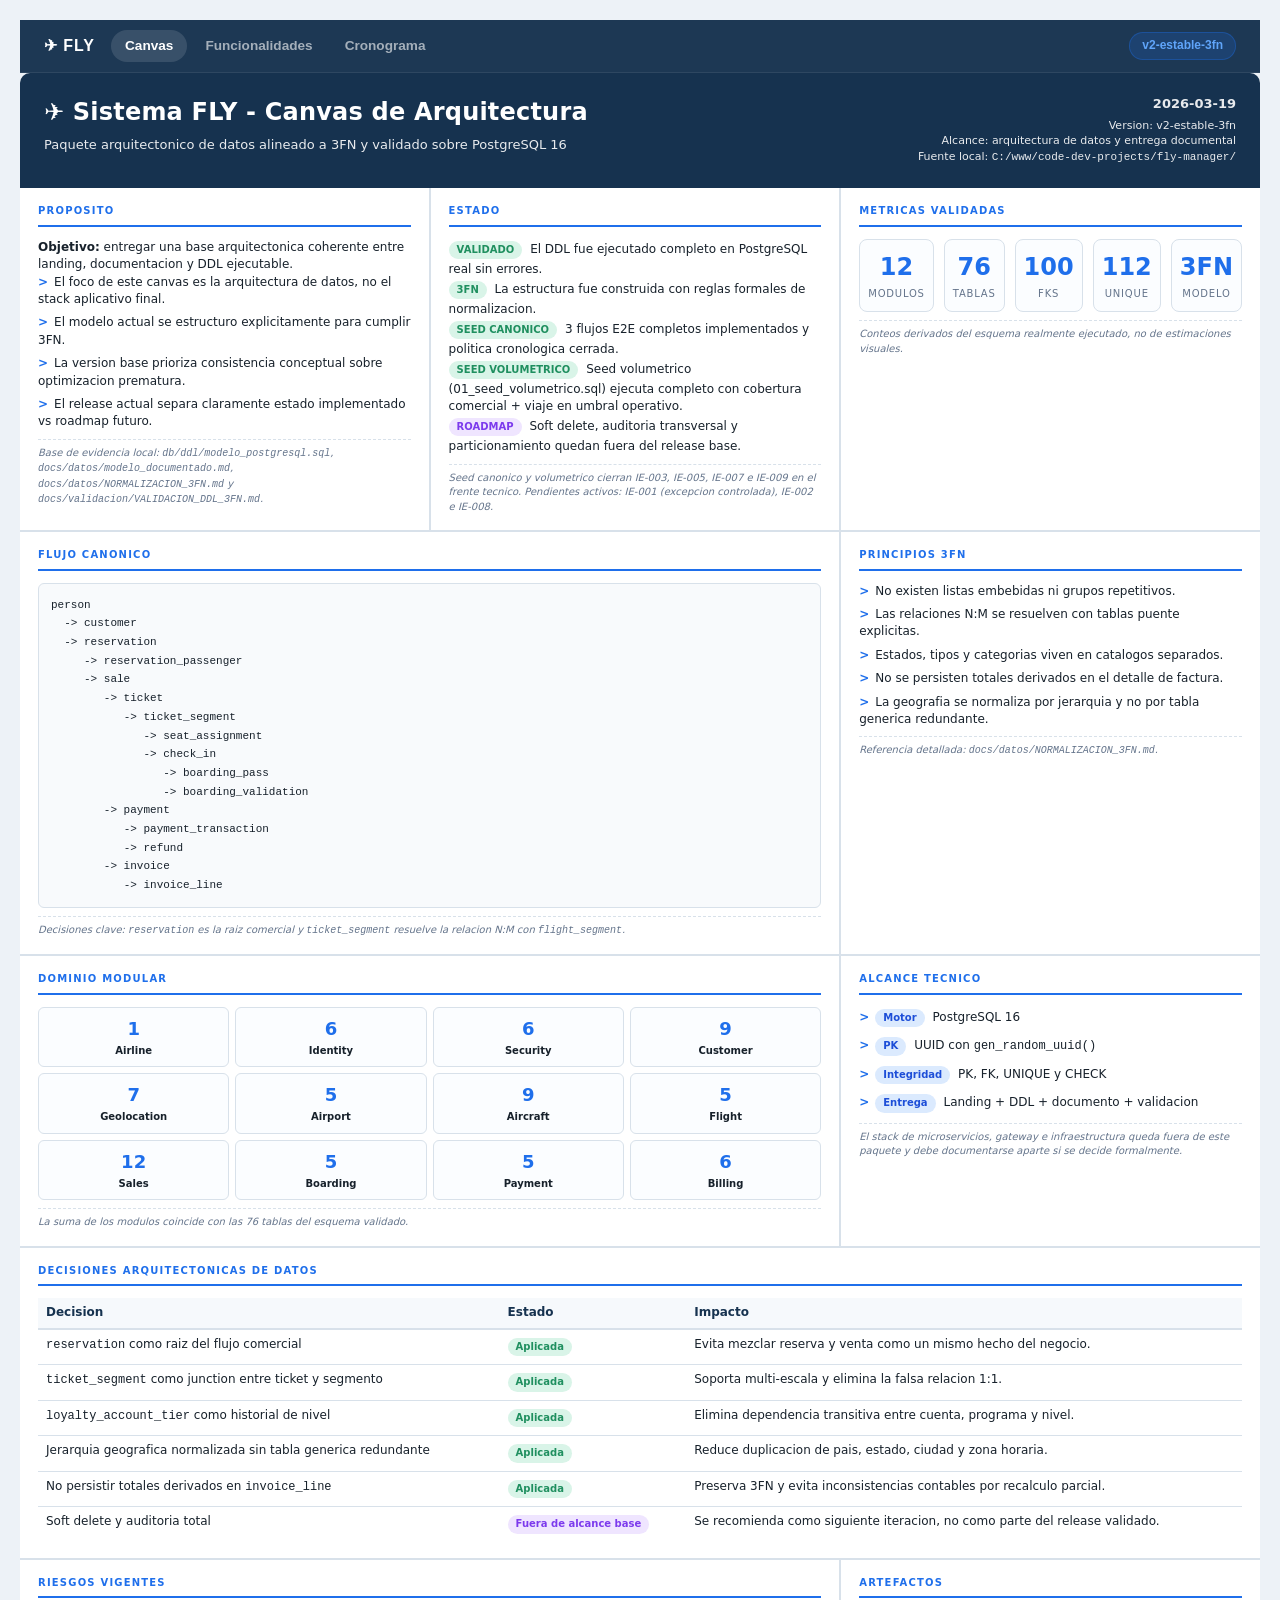
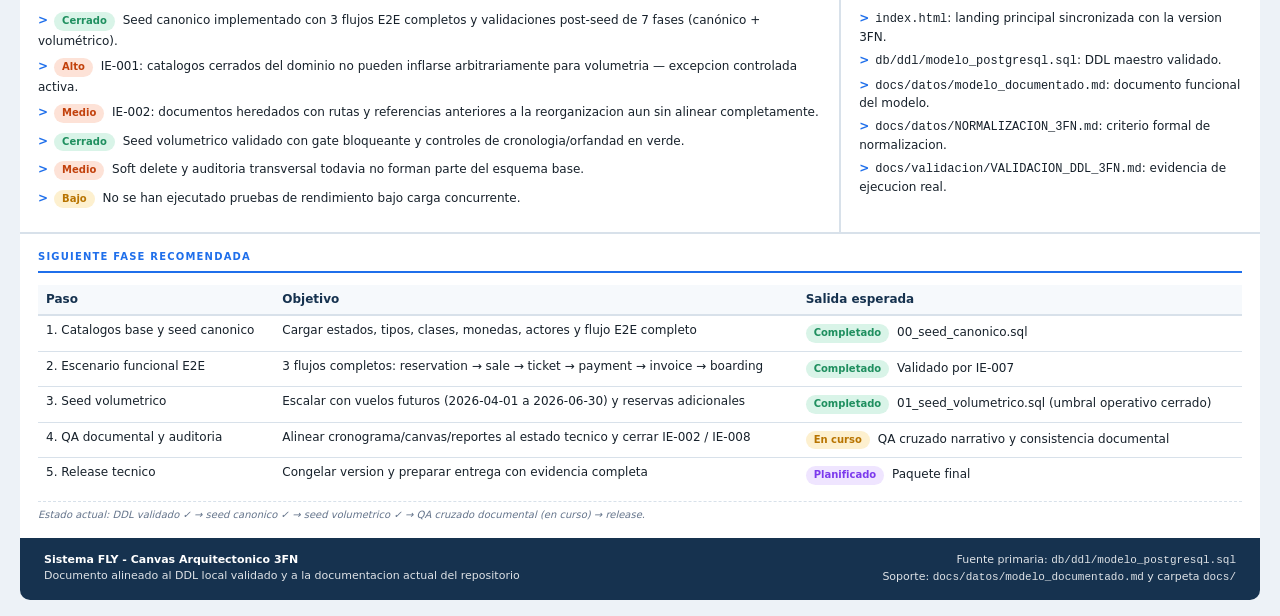
==== architecture/canvas/canvas_arquitectura.html @ 21ca33ca "files and folders" ====
<!DOCTYPE html>
<html lang="es">
<head>
  <meta charset="UTF-8">
  <meta name="viewport" content="width=device-width, initial-scale=1.0">
  <title>Canvas de Arquitectura - Sistema FLY 3FN</title>
  <style>
    *, *::before, *::after { box-sizing: border-box; margin: 0; padding: 0; }

    :root {
      --bg: #edf2f7;
      --panel: #ffffff;
      --primary: #16324f;
      --accent: #1f6feb;
      --muted: #64748b;
      --border: #d8e1ea;
      --ok: #1f8f5f;
      --warn: #b87400;
      --risk: #c2410c;
      --future: #7c3aed;
      --font: "Segoe UI", system-ui, sans-serif;
    }

    body {
      background: var(--bg);
      color: #17212b;
      font-family: var(--font);
      padding: 20px;
      line-height: 1.45;
    }

    header {
      background: var(--primary);
      color: white;
      padding: 22px 24px;
      border-radius: 10px 10px 0 0;
      display: flex;
      justify-content: space-between;
      align-items: flex-start;
      gap: 20px;
    }

    header h1 {
      font-size: 24px;
      font-weight: 800;
      letter-spacing: 0.2px;
    }

    header p {
      font-size: 13px;
      opacity: 0.9;
      margin-top: 6px;
    }

    .meta {
      text-align: right;
      font-size: 11px;
      opacity: 0.9;
      min-width: 220px;
    }

    .meta strong {
      display: block;
      font-size: 13px;
      margin-bottom: 4px;
    }

    main {
      display: grid;
      grid-template-columns: 1fr 1fr 1fr;
      gap: 2px;
      background: var(--border);
    }

    section {
      background: var(--panel);
      padding: 16px 18px;
    }

    .span-2 { grid-column: span 2; }
    .span-3 { grid-column: span 3; }

    h2 {
      font-size: 10px;
      text-transform: uppercase;
      letter-spacing: 1.2px;
      color: var(--accent);
      border-bottom: 2px solid var(--accent);
      padding-bottom: 6px;
      margin-bottom: 12px;
    }

    p, li, td, th {
      font-size: 12px;
    }

    ul {
      list-style: none;
    }

    ul li {
      margin-bottom: 6px;
    }

    ul li::before {
      content: ">";
      color: var(--accent);
      font-weight: 700;
      margin-right: 6px;
    }

    .tag {
      display: inline-block;
      padding: 2px 8px;
      border-radius: 999px;
      font-size: 10px;
      font-weight: 700;
      margin: 2px 4px 2px 0;
    }

    .tag-ok { background: #d9f4e8; color: var(--ok); }
    .tag-warn { background: #fdf0cf; color: var(--warn); }
    .tag-risk { background: #fde2d7; color: var(--risk); }
    .tag-future { background: #efe5ff; color: var(--future); }
    .tag-tech { background: #dbeafe; color: #1d4ed8; }

    .stats {
      display: grid;
      grid-template-columns: repeat(5, 1fr);
      gap: 10px;
      margin-top: 6px;
    }

    .stat {
      border: 1px solid var(--border);
      border-radius: 8px;
      padding: 10px 8px;
      text-align: center;
      background: #fbfdff;
    }

    .stat .num {
      font-size: 24px;
      font-weight: 800;
      color: var(--accent);
    }

    .stat .lbl {
      font-size: 10px;
      color: var(--muted);
      margin-top: 2px;
      text-transform: uppercase;
      letter-spacing: 0.08em;
    }

    .module-grid {
      display: grid;
      grid-template-columns: repeat(4, 1fr);
      gap: 6px;
    }

    .module-box {
      border: 1px solid var(--border);
      border-radius: 6px;
      padding: 8px;
      text-align: center;
      background: #fbfdff;
      font-size: 10px;
      font-weight: 700;
    }

    .module-box .count {
      display: block;
      font-size: 18px;
      color: var(--accent);
      margin-bottom: 2px;
    }

    table {
      width: 100%;
      border-collapse: collapse;
    }

    th {
      background: #f6f9fc;
      color: var(--primary);
      text-align: left;
      padding: 6px 8px;
      border-bottom: 2px solid var(--border);
    }

    td {
      padding: 6px 8px;
      border-bottom: 1px solid var(--border);
      vertical-align: top;
    }

    tr:last-child td {
      border-bottom: none;
    }

    .flow {
      font-family: "Courier New", monospace;
      font-size: 11px;
      background: #f8fafc;
      border: 1px solid var(--border);
      border-radius: 6px;
      padding: 12px;
      white-space: pre-wrap;
      line-height: 1.7;
    }

    .note {
      margin-top: 8px;
      padding-top: 6px;
      border-top: 1px dashed var(--border);
      color: var(--muted);
      font-size: 10px;
      font-style: italic;
    }

    footer {
      background: var(--primary);
      color: rgba(255,255,255,0.86);
      border-radius: 0 0 10px 10px;
      padding: 14px 24px;
      display: flex;
      justify-content: space-between;
      gap: 20px;
      font-size: 11px;
    }

    footer strong {
      color: white;
    }

    @media print {
      body { background: white; padding: 0; }
      header, footer { border-radius: 0; }
    }
  </style>
</head>
<body>

  <nav style="
    display:flex; align-items:center; gap:16px; padding:10px 24px;
    background:rgba(22,50,79,0.97); backdrop-filter:blur(12px);
    border-bottom:1px solid rgba(255,255,255,0.08);
    font-family:'Segoe UI',sans-serif; position:sticky; top:0; z-index:100;
  ">
    <a href="../../app/landing/index.html" style="font-weight:800;font-size:1rem;color:#fff;text-decoration:none;letter-spacing:.06em;">&#9992; FLY</a>
    <div style="display:flex;gap:4px;flex:1;">
      <a href="canvas_arquitectura.html" style="color:#fff;background:rgba(255,255,255,0.12);padding:6px 14px;border-radius:999px;font-size:.85rem;font-weight:600;text-decoration:none;">Canvas</a>
      <a href="../../reports/html/funcionalidades_sistema.html" style="color:rgba(255,255,255,.6);padding:6px 14px;border-radius:999px;font-size:.85rem;font-weight:600;text-decoration:none;">Funcionalidades</a>
      <a href="../../reports/cronograma/cronograma_realizacion.html" style="color:rgba(255,255,255,.6);padding:6px 14px;border-radius:999px;font-size:.85rem;font-weight:600;text-decoration:none;">Cronograma</a>
    </div>
    <span style="font-size:.75rem;font-weight:700;padding:4px 12px;border-radius:999px;background:rgba(31,111,235,.18);color:#60a5fa;border:1px solid rgba(31,111,235,.35);white-space:nowrap;">v2-estable-3fn</span>
  </nav>

  <header>
    <div>
      <h1>&#9992; Sistema FLY - Canvas de Arquitectura</h1>
      <p>Paquete arquitectonico de datos alineado a 3FN y validado sobre PostgreSQL 16</p>
    </div>
    <div class="meta">
      <strong>2026-03-19</strong>
      Version: v2-estable-3fn<br>
      Alcance: arquitectura de datos y entrega documental<br>
      Fuente local: <code>C:/www/code-dev-projects/fly-manager/</code>
    </div>
  </header>

  <main>

    <section>
      <h2>Proposito</h2>
      <p><strong>Objetivo:</strong> entregar una base arquitectonica coherente entre landing, documentacion y DDL ejecutable.</p>
      <ul>
        <li>El foco de este canvas es la arquitectura de datos, no el stack aplicativo final.</li>
        <li>El modelo actual se estructuro explicitamente para cumplir 3FN.</li>
        <li>La version base prioriza consistencia conceptual sobre optimizacion prematura.</li>
        <li>El release actual separa claramente estado implementado vs roadmap futuro.</li>
      </ul>
      <p class="note">Base de evidencia local: <code>db/ddl/modelo_postgresql.sql</code>, <code>docs/datos/modelo_documentado.md</code>, <code>docs/datos/NORMALIZACION_3FN.md</code> y <code>docs/validacion/VALIDACION_DDL_3FN.md</code>.</p>
    </section>

    <section>
      <h2>Estado</h2>
      <p><span class="tag tag-ok">VALIDADO</span> El DDL fue ejecutado completo en PostgreSQL real sin errores.</p>
      <p><span class="tag tag-ok">3FN</span> La estructura fue construida con reglas formales de normalizacion.</p>
      <p><span class="tag tag-ok">SEED CANONICO</span> 3 flujos E2E completos implementados y politica cronologica cerrada.</p>
      <p><span class="tag tag-ok">SEED VOLUMETRICO</span> Seed volumetrico (01_seed_volumetrico.sql) ejecuta completo con cobertura comercial + viaje en umbral operativo.</p>
      <p><span class="tag tag-future">ROADMAP</span> Soft delete, auditoria transversal y particionamiento quedan fuera del release base.</p>
      <p class="note">Seed canonico y volumetrico cierran IE-003, IE-005, IE-007 e IE-009 en el frente tecnico. Pendientes activos: IE-001 (excepcion controlada), IE-002 e IE-008.</p>
    </section>

    <section>
      <h2>Metricas Validadas</h2>
      <div class="stats">
        <div class="stat"><div class="num">12</div><div class="lbl">Modulos</div></div>
        <div class="stat"><div class="num">76</div><div class="lbl">Tablas</div></div>
        <div class="stat"><div class="num">100</div><div class="lbl">FKs</div></div>
        <div class="stat"><div class="num">112</div><div class="lbl">UNIQUE</div></div>
        <div class="stat"><div class="num">3FN</div><div class="lbl">Modelo</div></div>
      </div>
      <p class="note">Conteos derivados del esquema realmente ejecutado, no de estimaciones visuales.</p>
    </section>

    <section class="span-2">
      <h2>Flujo Canonico</h2>
      <div class="flow">person
  -> customer
  -> reservation
     -> reservation_passenger
     -> sale
        -> ticket
           -> ticket_segment
              -> seat_assignment
              -> check_in
                 -> boarding_pass
                 -> boarding_validation
        -> payment
           -> payment_transaction
           -> refund
        -> invoice
           -> invoice_line</div>
      <p class="note">Decisiones clave: <code>reservation</code> es la raiz comercial y <code>ticket_segment</code> resuelve la relacion N:M con <code>flight_segment</code>.</p>
    </section>

    <section>
      <h2>Principios 3FN</h2>
      <ul>
        <li>No existen listas embebidas ni grupos repetitivos.</li>
        <li>Las relaciones N:M se resuelven con tablas puente explicitas.</li>
        <li>Estados, tipos y categorias viven en catalogos separados.</li>
        <li>No se persisten totales derivados en el detalle de factura.</li>
        <li>La geografia se normaliza por jerarquia y no por tabla generica redundante.</li>
      </ul>
      <p class="note">Referencia detallada: <code>docs/datos/NORMALIZACION_3FN.md</code>.</p>
    </section>

    <section class="span-2">
      <h2>Dominio Modular</h2>
      <div class="module-grid">
        <div class="module-box"><span class="count">1</span>Airline</div>
        <div class="module-box"><span class="count">6</span>Identity</div>
        <div class="module-box"><span class="count">6</span>Security</div>
        <div class="module-box"><span class="count">9</span>Customer</div>
        <div class="module-box"><span class="count">7</span>Geolocation</div>
        <div class="module-box"><span class="count">5</span>Airport</div>
        <div class="module-box"><span class="count">9</span>Aircraft</div>
        <div class="module-box"><span class="count">5</span>Flight</div>
        <div class="module-box"><span class="count">12</span>Sales</div>
        <div class="module-box"><span class="count">5</span>Boarding</div>
        <div class="module-box"><span class="count">5</span>Payment</div>
        <div class="module-box"><span class="count">6</span>Billing</div>
      </div>
      <p class="note">La suma de los modulos coincide con las 76 tablas del esquema validado.</p>
    </section>

    <section>
      <h2>Alcance Tecnico</h2>
      <ul>
        <li><span class="tag tag-tech">Motor</span> PostgreSQL 16</li>
        <li><span class="tag tag-tech">PK</span> UUID con <code>gen_random_uuid()</code></li>
        <li><span class="tag tag-tech">Integridad</span> PK, FK, UNIQUE y CHECK</li>
        <li><span class="tag tag-tech">Entrega</span> Landing + DDL + documento + validacion</li>
      </ul>
      <p class="note">El stack de microservicios, gateway e infraestructura queda fuera de este paquete y debe documentarse aparte si se decide formalmente.</p>
    </section>

    <section class="span-3">
      <h2>Decisiones Arquitectonicas de Datos</h2>
      <table>
        <thead>
          <tr>
            <th>Decision</th>
            <th>Estado</th>
            <th>Impacto</th>
          </tr>
        </thead>
        <tbody>
          <tr>
            <td><code>reservation</code> como raiz del flujo comercial</td>
            <td><span class="tag tag-ok">Aplicada</span></td>
            <td>Evita mezclar reserva y venta como un mismo hecho del negocio.</td>
          </tr>
          <tr>
            <td><code>ticket_segment</code> como junction entre ticket y segmento</td>
            <td><span class="tag tag-ok">Aplicada</span></td>
            <td>Soporta multi-escala y elimina la falsa relacion 1:1.</td>
          </tr>
          <tr>
            <td><code>loyalty_account_tier</code> como historial de nivel</td>
            <td><span class="tag tag-ok">Aplicada</span></td>
            <td>Elimina dependencia transitiva entre cuenta, programa y nivel.</td>
          </tr>
          <tr>
            <td>Jerarquia geografica normalizada sin tabla generica redundante</td>
            <td><span class="tag tag-ok">Aplicada</span></td>
            <td>Reduce duplicacion de pais, estado, ciudad y zona horaria.</td>
          </tr>
          <tr>
            <td>No persistir totales derivados en <code>invoice_line</code></td>
            <td><span class="tag tag-ok">Aplicada</span></td>
            <td>Preserva 3FN y evita inconsistencias contables por recalculo parcial.</td>
          </tr>
          <tr>
            <td>Soft delete y auditoria total</td>
            <td><span class="tag tag-future">Fuera de alcance base</span></td>
            <td>Se recomienda como siguiente iteracion, no como parte del release validado.</td>
          </tr>
        </tbody>
      </table>
    </section>

    <section class="span-2">
      <h2>Riesgos Vigentes</h2>
      <ul>
        <li><span class="tag tag-ok">Cerrado</span> Seed canonico implementado con 3 flujos E2E completos y validaciones post-seed de 7 fases (canónico + volumétrico).</li>
        <li><span class="tag tag-risk">Alto</span> IE-001: catalogos cerrados del dominio no pueden inflarse arbitrariamente para volumetria — excepcion controlada activa.</li>
        <li><span class="tag tag-risk">Medio</span> IE-002: documentos heredados con rutas y referencias anteriores a la reorganizacion aun sin alinear completamente.</li>
        <li><span class="tag tag-ok">Cerrado</span> Seed volumetrico validado con gate bloqueante y controles de cronologia/orfandad en verde.</li>
        <li><span class="tag tag-risk">Medio</span> Soft delete y auditoria transversal todavia no forman parte del esquema base.</li>
        <li><span class="tag tag-warn">Bajo</span> No se han ejecutado pruebas de rendimiento bajo carga concurrente.</li>
      </ul>
    </section>

    <section>
      <h2>Artefactos</h2>
      <ul>
        <li><code>index.html</code>: landing principal sincronizada con la version 3FN.</li>
        <li><code>db/ddl/modelo_postgresql.sql</code>: DDL maestro validado.</li>
        <li><code>docs/datos/modelo_documentado.md</code>: documento funcional del modelo.</li>
        <li><code>docs/datos/NORMALIZACION_3FN.md</code>: criterio formal de normalizacion.</li>
        <li><code>docs/validacion/VALIDACION_DDL_3FN.md</code>: evidencia de ejecucion real.</li>
      </ul>
    </section>

    <section class="span-3">
      <h2>Siguiente Fase Recomendada</h2>
      <table>
        <thead>
          <tr>
            <th>Paso</th>
            <th>Objetivo</th>
            <th>Salida esperada</th>
          </tr>
        </thead>
        <tbody>
          <tr>
            <td>1. Catalogos base y seed canonico</td>
            <td>Cargar estados, tipos, clases, monedas, actores y flujo E2E completo</td>
            <td><span class="tag tag-ok">Completado</span> 00_seed_canonico.sql</td>
          </tr>
          <tr>
            <td>2. Escenario funcional E2E</td>
            <td>3 flujos completos: reservation → sale → ticket → payment → invoice → boarding</td>
            <td><span class="tag tag-ok">Completado</span> Validado por IE-007</td>
          </tr>
          <tr>
            <td>3. Seed volumetrico</td>
            <td>Escalar con vuelos futuros (2026-04-01 a 2026-06-30) y reservas adicionales</td>
            <td><span class="tag tag-ok">Completado</span> 01_seed_volumetrico.sql (umbral operativo cerrado)</td>
          </tr>
          <tr>
            <td>4. QA documental y auditoria</td>
            <td>Alinear cronograma/canvas/reportes al estado tecnico y cerrar IE-002 / IE-008</td>
            <td><span class="tag tag-warn">En curso</span> QA cruzado narrativo y consistencia documental</td>
          </tr>
          <tr>
            <td>5. Release tecnico</td>
            <td>Congelar version y preparar entrega con evidencia completa</td>
            <td><span class="tag tag-future">Planificado</span> Paquete final</td>
          </tr>
        </tbody>
      </table>
      <p class="note">Estado actual: DDL validado ✓ → seed canonico ✓ → seed volumetrico ✓ → QA cruzado documental (en curso) → release.</p>
    </section>

  </main>

  <footer>
    <div>
      <strong>Sistema FLY - Canvas Arquitectonico 3FN</strong><br>
      Documento alineado al DDL local validado y a la documentacion actual del repositorio
    </div>
    <div style="text-align:right">
      Fuente primaria: <code>db/ddl/modelo_postgresql.sql</code><br>
      Soporte: <code>docs/datos/modelo_documentado.md</code> y carpeta <code>docs/</code>
    </div>
  </footer>

</body>
</html>
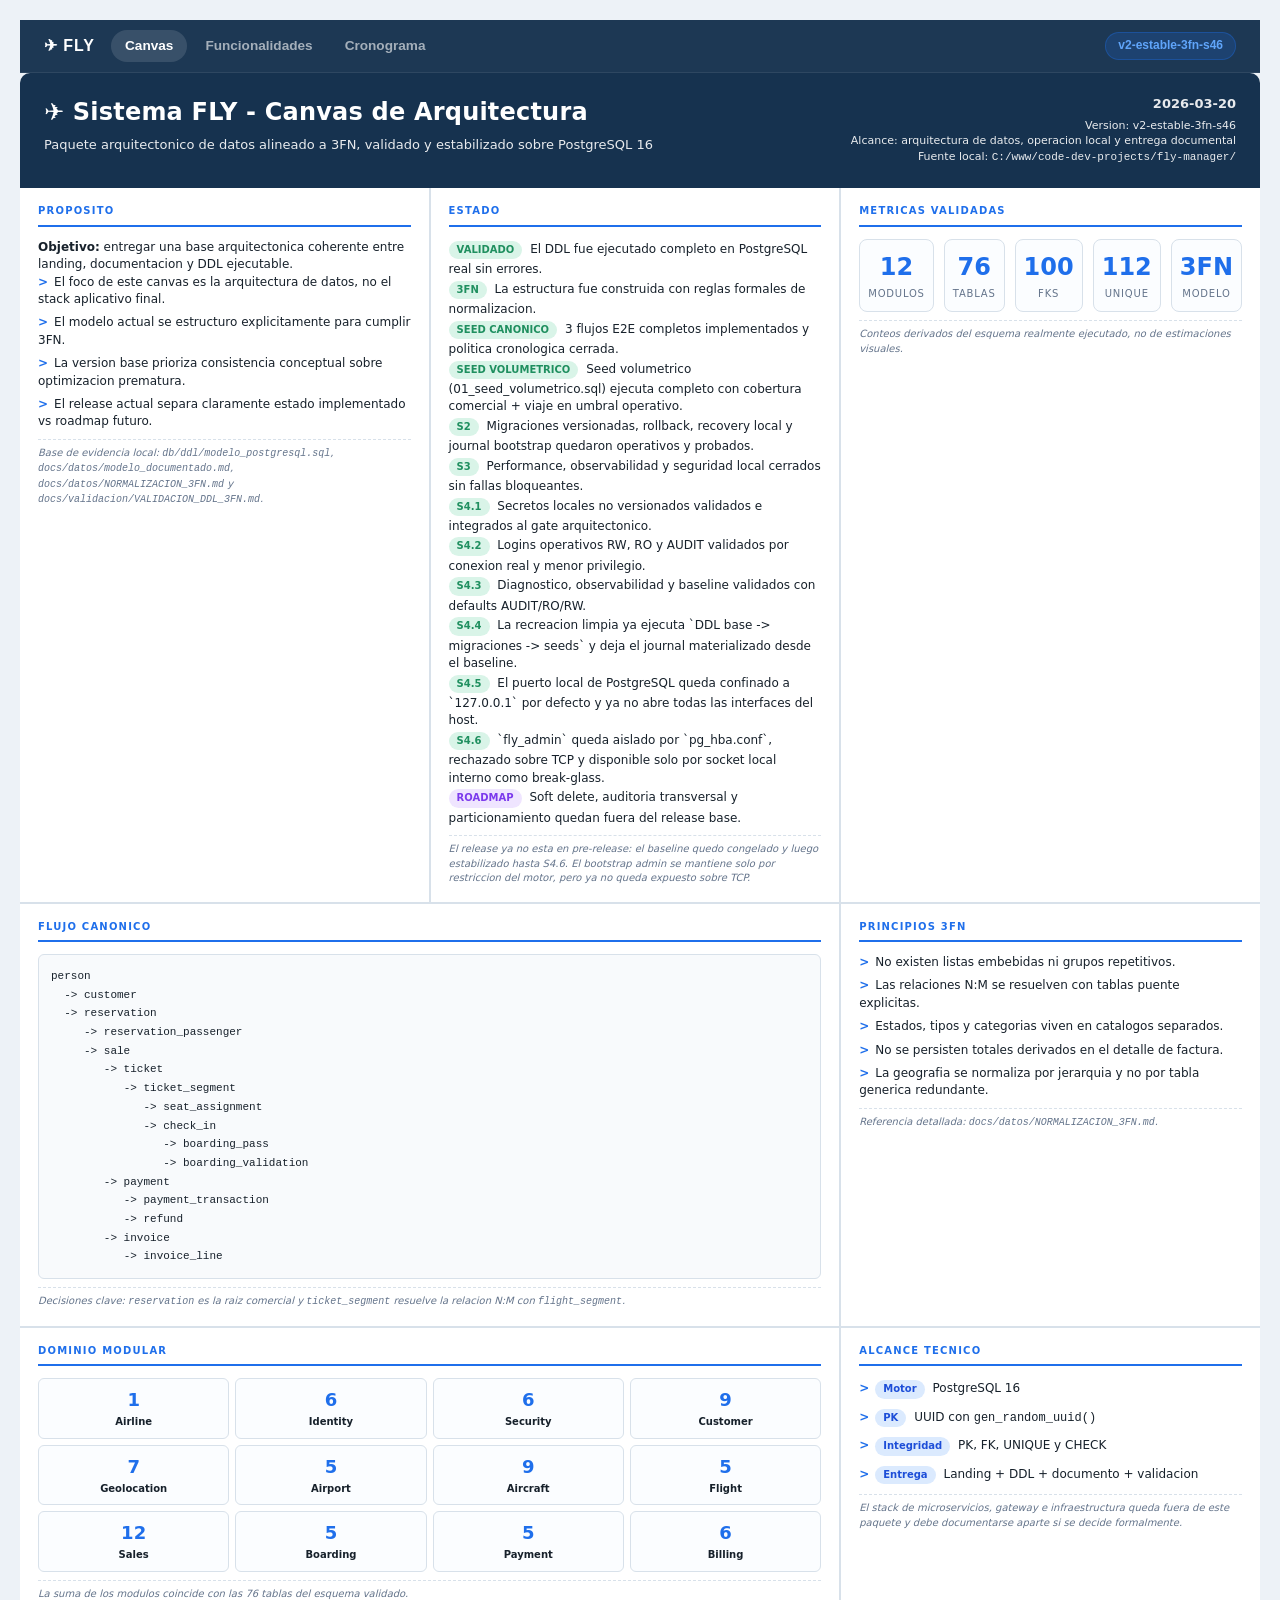
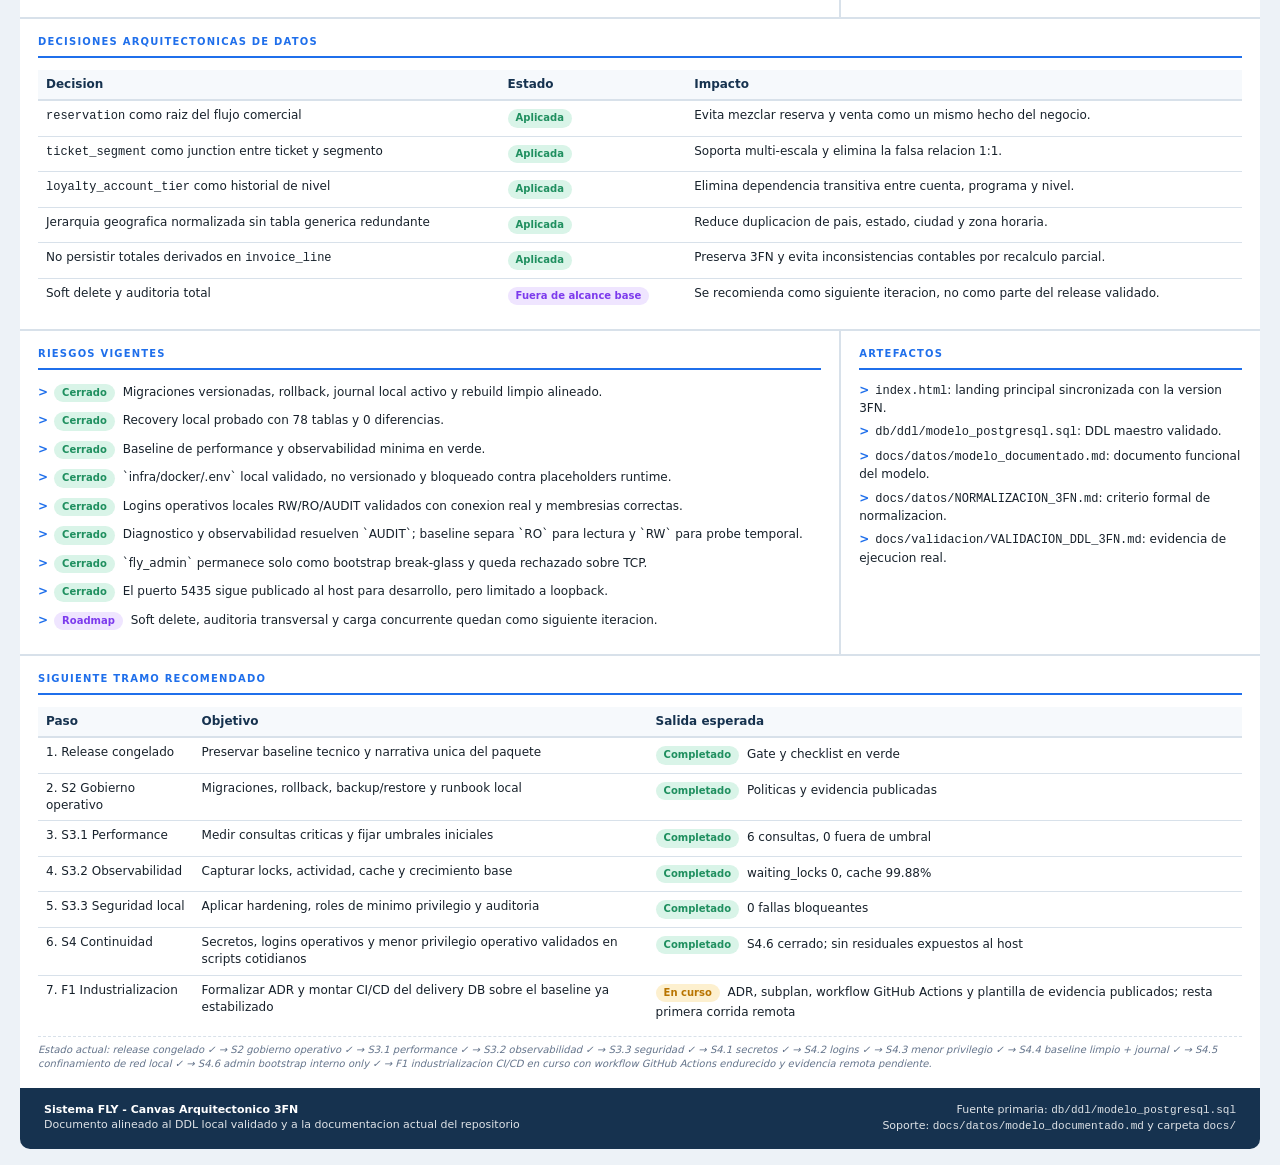
==== commit 5b029243: "AGREGAR GITFLOW + GITIGNORE" ====
--- a/architecture/canvas/canvas_arquitectura.html
+++ b/architecture/canvas/canvas_arquitectura.html
@@ -254,18 +254,18 @@
       <a href="../../reports/html/funcionalidades_sistema.html" style="color:rgba(255,255,255,.6);padding:6px 14px;border-radius:999px;font-size:.85rem;font-weight:600;text-decoration:none;">Funcionalidades</a>
       <a href="../../reports/cronograma/cronograma_realizacion.html" style="color:rgba(255,255,255,.6);padding:6px 14px;border-radius:999px;font-size:.85rem;font-weight:600;text-decoration:none;">Cronograma</a>
     </div>
-    <span style="font-size:.75rem;font-weight:700;padding:4px 12px;border-radius:999px;background:rgba(31,111,235,.18);color:#60a5fa;border:1px solid rgba(31,111,235,.35);white-space:nowrap;">v2-estable-3fn</span>
+    <span style="font-size:.75rem;font-weight:700;padding:4px 12px;border-radius:999px;background:rgba(31,111,235,.18);color:#60a5fa;border:1px solid rgba(31,111,235,.35);white-space:nowrap;">v2-estable-3fn-s46</span>
   </nav>
 
   <header>
     <div>
       <h1>&#9992; Sistema FLY - Canvas de Arquitectura</h1>
-      <p>Paquete arquitectonico de datos alineado a 3FN y validado sobre PostgreSQL 16</p>
+      <p>Paquete arquitectonico de datos alineado a 3FN, validado y estabilizado sobre PostgreSQL 16</p>
     </div>
     <div class="meta">
-      <strong>2026-03-19</strong>
-      Version: v2-estable-3fn<br>
-      Alcance: arquitectura de datos y entrega documental<br>
+      <strong>2026-03-20</strong>
+      Version: v2-estable-3fn-s46<br>
+      Alcance: arquitectura de datos, operacion local y entrega documental<br>
       Fuente local: <code>C:/www/code-dev-projects/fly-manager/</code>
     </div>
   </header>
@@ -290,8 +290,16 @@
       <p><span class="tag tag-ok">3FN</span> La estructura fue construida con reglas formales de normalizacion.</p>
       <p><span class="tag tag-ok">SEED CANONICO</span> 3 flujos E2E completos implementados y politica cronologica cerrada.</p>
       <p><span class="tag tag-ok">SEED VOLUMETRICO</span> Seed volumetrico (01_seed_volumetrico.sql) ejecuta completo con cobertura comercial + viaje en umbral operativo.</p>
+      <p><span class="tag tag-ok">S2</span> Migraciones versionadas, rollback, recovery local y journal bootstrap quedaron operativos y probados.</p>
+      <p><span class="tag tag-ok">S3</span> Performance, observabilidad y seguridad local cerrados sin fallas bloqueantes.</p>
+      <p><span class="tag tag-ok">S4.1</span> Secretos locales no versionados validados e integrados al gate arquitectonico.</p>
+      <p><span class="tag tag-ok">S4.2</span> Logins operativos RW, RO y AUDIT validados por conexion real y menor privilegio.</p>
+      <p><span class="tag tag-ok">S4.3</span> Diagnostico, observabilidad y baseline validados con defaults AUDIT/RO/RW.</p>
+      <p><span class="tag tag-ok">S4.4</span> La recreacion limpia ya ejecuta `DDL base -> migraciones -> seeds` y deja el journal materializado desde el baseline.</p>
+      <p><span class="tag tag-ok">S4.5</span> El puerto local de PostgreSQL queda confinado a `127.0.0.1` por defecto y ya no abre todas las interfaces del host.</p>
+      <p><span class="tag tag-ok">S4.6</span> `fly_admin` queda aislado por `pg_hba.conf`, rechazado sobre TCP y disponible solo por socket local interno como break-glass.</p>
       <p><span class="tag tag-future">ROADMAP</span> Soft delete, auditoria transversal y particionamiento quedan fuera del release base.</p>
-      <p class="note">Seed canonico y volumetrico cierran IE-003, IE-005, IE-007 e IE-009 en el frente tecnico. Pendientes activos: IE-001 (excepcion controlada), IE-002 e IE-008.</p>
+      <p class="note">El release ya no esta en pre-release: el baseline quedo congelado y luego estabilizado hasta S4.6. El bootstrap admin se mantiene solo por restriccion del motor, pero ya no queda expuesto sobre TCP.</p>
     </section>
 
     <section>
@@ -417,12 +425,15 @@
     <section class="span-2">
       <h2>Riesgos Vigentes</h2>
       <ul>
-        <li><span class="tag tag-ok">Cerrado</span> Seed canonico implementado con 3 flujos E2E completos y validaciones post-seed de 7 fases (canónico + volumétrico).</li>
-        <li><span class="tag tag-risk">Alto</span> IE-001: catalogos cerrados del dominio no pueden inflarse arbitrariamente para volumetria — excepcion controlada activa.</li>
-        <li><span class="tag tag-risk">Medio</span> IE-002: documentos heredados con rutas y referencias anteriores a la reorganizacion aun sin alinear completamente.</li>
-        <li><span class="tag tag-ok">Cerrado</span> Seed volumetrico validado con gate bloqueante y controles de cronologia/orfandad en verde.</li>
-        <li><span class="tag tag-risk">Medio</span> Soft delete y auditoria transversal todavia no forman parte del esquema base.</li>
-        <li><span class="tag tag-warn">Bajo</span> No se han ejecutado pruebas de rendimiento bajo carga concurrente.</li>
+        <li><span class="tag tag-ok">Cerrado</span> Migraciones versionadas, rollback, journal local activo y rebuild limpio alineado.</li>
+        <li><span class="tag tag-ok">Cerrado</span> Recovery local probado con 78 tablas y 0 diferencias.</li>
+        <li><span class="tag tag-ok">Cerrado</span> Baseline de performance y observabilidad minima en verde.</li>
+        <li><span class="tag tag-ok">Cerrado</span> `infra/docker/.env` local validado, no versionado y bloqueado contra placeholders runtime.</li>
+        <li><span class="tag tag-ok">Cerrado</span> Logins operativos locales RW/RO/AUDIT validados con conexion real y membresias correctas.</li>
+        <li><span class="tag tag-ok">Cerrado</span> Diagnostico y observabilidad resuelven `AUDIT`; baseline separa `RO` para lectura y `RW` para probe temporal.</li>
+        <li><span class="tag tag-ok">Cerrado</span> `fly_admin` permanece solo como bootstrap break-glass y queda rechazado sobre TCP.</li>
+        <li><span class="tag tag-ok">Cerrado</span> El puerto 5435 sigue publicado al host para desarrollo, pero limitado a loopback.</li>
+        <li><span class="tag tag-future">Roadmap</span> Soft delete, auditoria transversal y carga concurrente quedan como siguiente iteracion.</li>
       </ul>
     </section>
 
@@ -438,7 +449,7 @@
     </section>
 
     <section class="span-3">
-      <h2>Siguiente Fase Recomendada</h2>
+      <h2>Siguiente Tramo Recomendado</h2>
       <table>
         <thead>
           <tr>
@@ -449,33 +460,43 @@
         </thead>
         <tbody>
           <tr>
-            <td>1. Catalogos base y seed canonico</td>
-            <td>Cargar estados, tipos, clases, monedas, actores y flujo E2E completo</td>
-            <td><span class="tag tag-ok">Completado</span> 00_seed_canonico.sql</td>
-          </tr>
-          <tr>
-            <td>2. Escenario funcional E2E</td>
-            <td>3 flujos completos: reservation → sale → ticket → payment → invoice → boarding</td>
-            <td><span class="tag tag-ok">Completado</span> Validado por IE-007</td>
-          </tr>
-          <tr>
-            <td>3. Seed volumetrico</td>
-            <td>Escalar con vuelos futuros (2026-04-01 a 2026-06-30) y reservas adicionales</td>
-            <td><span class="tag tag-ok">Completado</span> 01_seed_volumetrico.sql (umbral operativo cerrado)</td>
-          </tr>
-          <tr>
-            <td>4. QA documental y auditoria</td>
-            <td>Alinear cronograma/canvas/reportes al estado tecnico y cerrar IE-002 / IE-008</td>
-            <td><span class="tag tag-warn">En curso</span> QA cruzado narrativo y consistencia documental</td>
-          </tr>
-          <tr>
-            <td>5. Release tecnico</td>
-            <td>Congelar version y preparar entrega con evidencia completa</td>
-            <td><span class="tag tag-future">Planificado</span> Paquete final</td>
+            <td>1. Release congelado</td>
+            <td>Preservar baseline tecnico y narrativa unica del paquete</td>
+            <td><span class="tag tag-ok">Completado</span> Gate y checklist en verde</td>
+          </tr>
+          <tr>
+            <td>2. S2 Gobierno operativo</td>
+            <td>Migraciones, rollback, backup/restore y runbook local</td>
+            <td><span class="tag tag-ok">Completado</span> Politicas y evidencia publicadas</td>
+          </tr>
+          <tr>
+            <td>3. S3.1 Performance</td>
+            <td>Medir consultas criticas y fijar umbrales iniciales</td>
+            <td><span class="tag tag-ok">Completado</span> 6 consultas, 0 fuera de umbral</td>
+          </tr>
+          <tr>
+            <td>4. S3.2 Observabilidad</td>
+            <td>Capturar locks, actividad, cache y crecimiento base</td>
+            <td><span class="tag tag-ok">Completado</span> waiting_locks 0, cache 99.88%</td>
+          </tr>
+          <tr>
+            <td>5. S3.3 Seguridad local</td>
+            <td>Aplicar hardening, roles de minimo privilegio y auditoria</td>
+            <td><span class="tag tag-ok">Completado</span> 0 fallas bloqueantes</td>
+          </tr>
+          <tr>
+            <td>6. S4 Continuidad</td>
+            <td>Secretos, logins operativos y menor privilegio operativo validados en scripts cotidianos</td>
+            <td><span class="tag tag-ok">Completado</span> S4.6 cerrado; sin residuales expuestos al host</td>
+          </tr>
+          <tr>
+            <td>7. F1 Industrializacion</td>
+            <td>Formalizar ADR y montar CI/CD del delivery DB sobre el baseline ya estabilizado</td>
+            <td><span class="tag tag-warn">En curso</span> ADR, subplan, workflow GitHub Actions y plantilla de evidencia publicados; resta primera corrida remota</td>
           </tr>
         </tbody>
       </table>
-      <p class="note">Estado actual: DDL validado ✓ → seed canonico ✓ → seed volumetrico ✓ → QA cruzado documental (en curso) → release.</p>
+      <p class="note">Estado actual: release congelado ✓ → S2 gobierno operativo ✓ → S3.1 performance ✓ → S3.2 observabilidad ✓ → S3.3 seguridad ✓ → S4.1 secretos ✓ → S4.2 logins ✓ → S4.3 menor privilegio ✓ → S4.4 baseline limpio + journal ✓ → S4.5 confinamiento de red local ✓ → S4.6 admin bootstrap interno only ✓ → F1 industrializacion CI/CD en curso con workflow GitHub Actions endurecido y evidencia remota pendiente.</p>
     </section>
 
   </main>
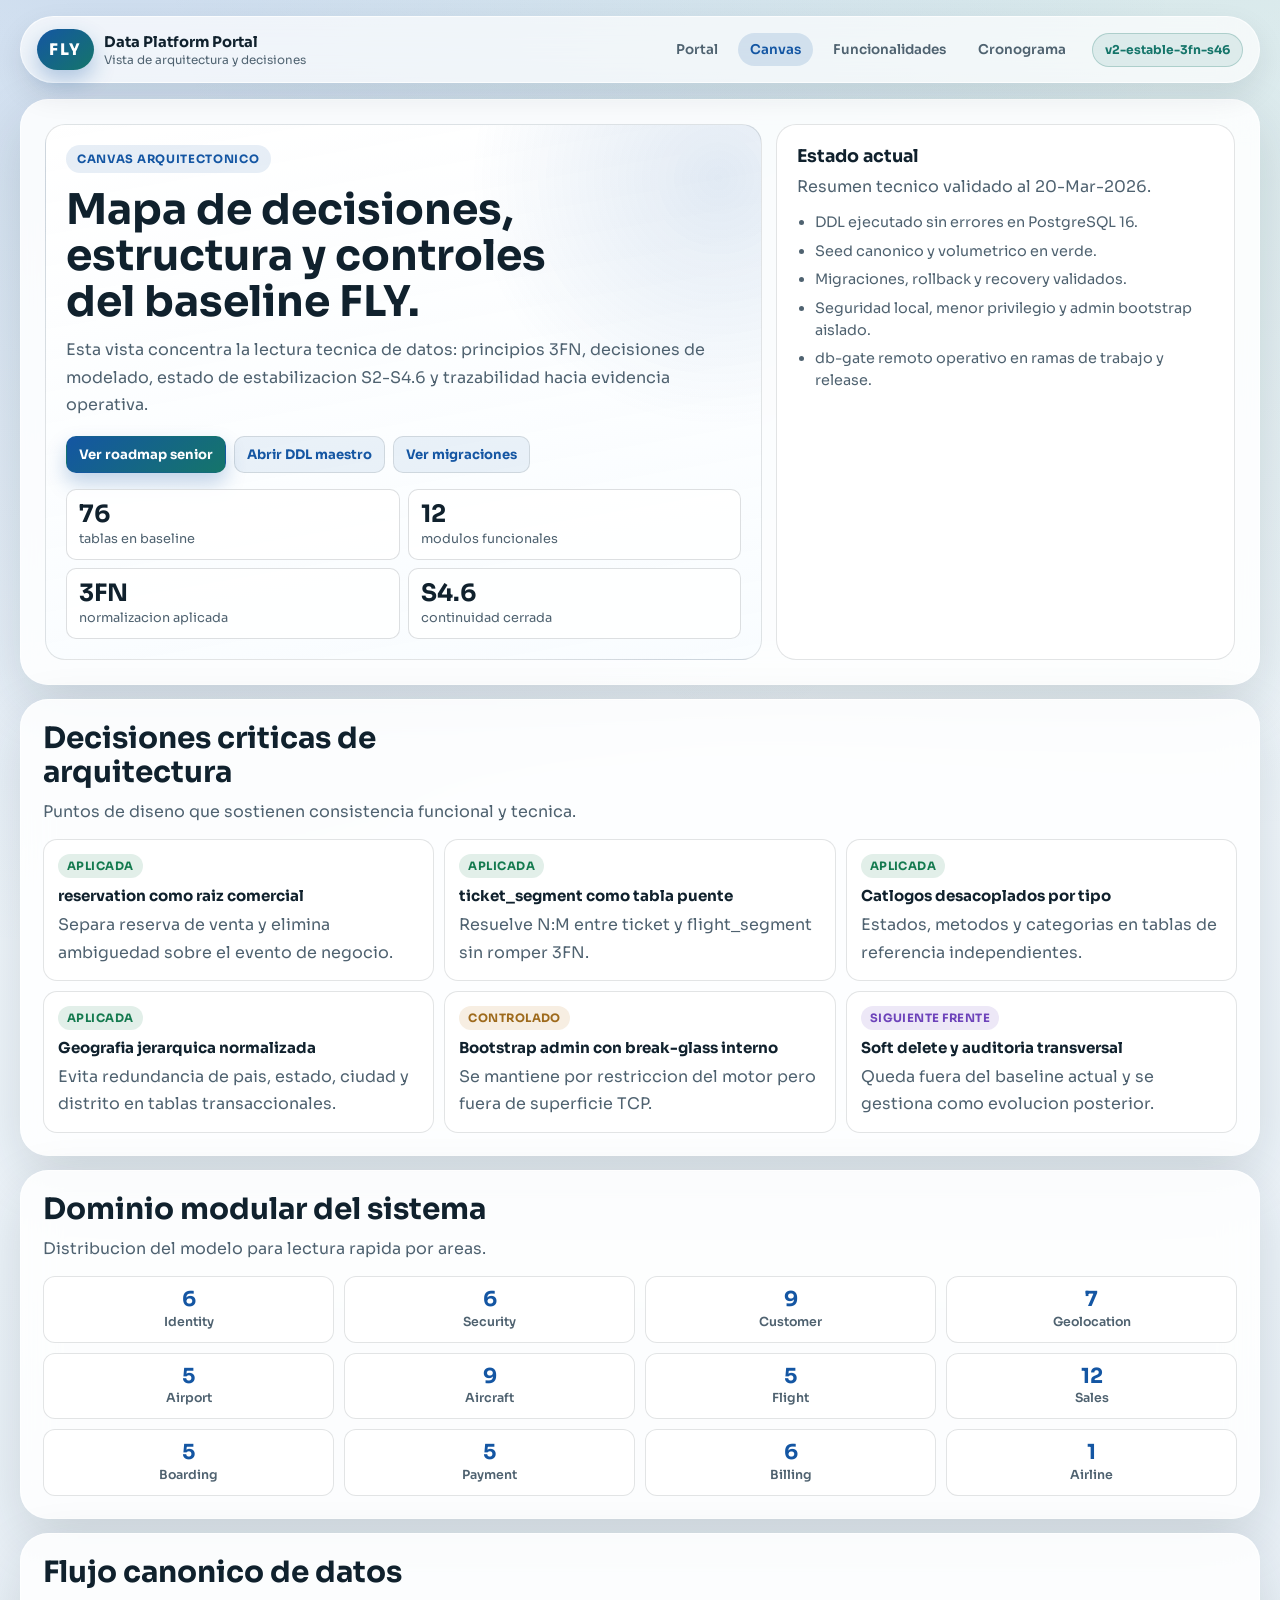
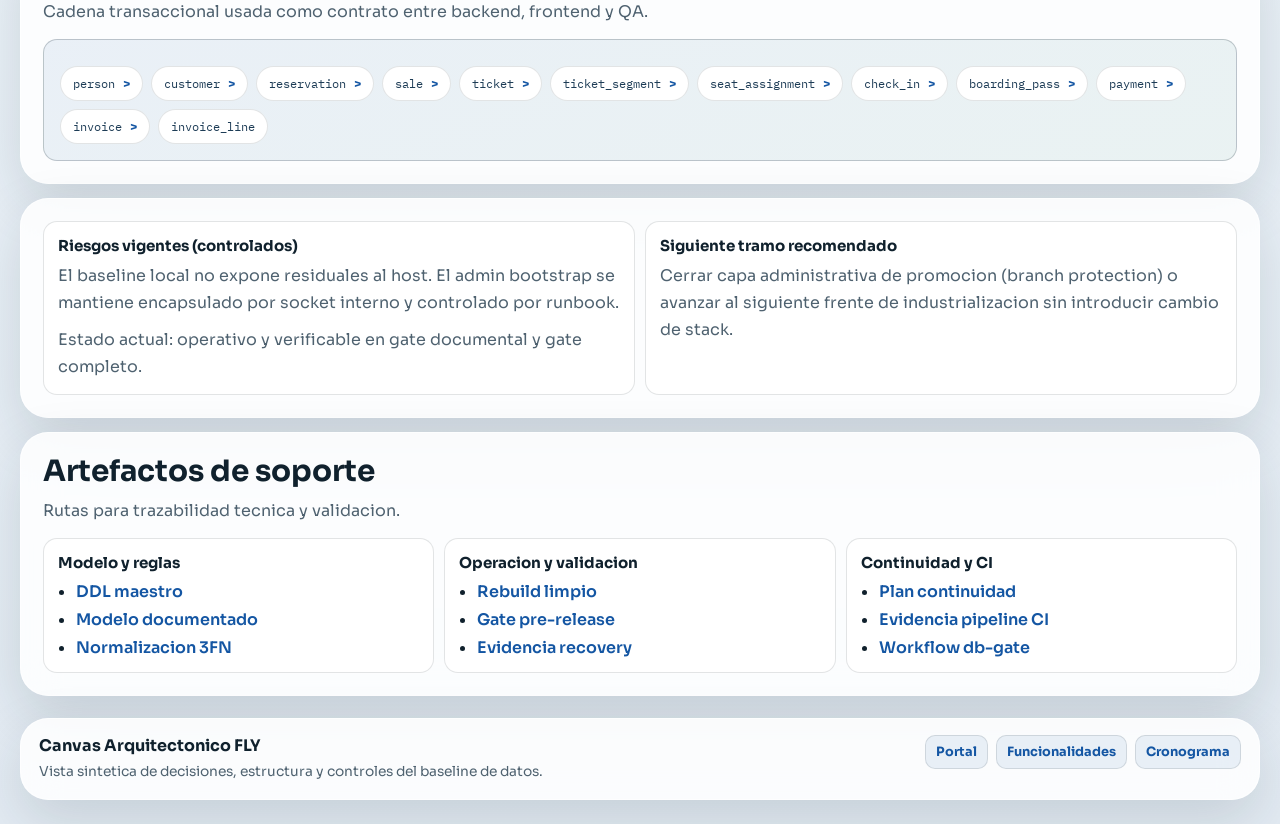
==== commit 1ee91ccd: "AGREGAR DOCUMENTACION + CSV Y PS1 DENTRO DE TOOLS EN INFRA" ====
--- a/architecture/canvas/canvas_arquitectura.html
+++ b/architecture/canvas/canvas_arquitectura.html
@@ -3,514 +3,681 @@
 <head>
   <meta charset="UTF-8">
   <meta name="viewport" content="width=device-width, initial-scale=1.0">
-  <title>Canvas de Arquitectura - Sistema FLY 3FN</title>
+  <title>Canvas Arquitectonico | FLY Data Platform</title>
+  <link href="https://fonts.googleapis.com/css2?family=Sora:wght@400;500;600;700;800&family=IBM+Plex+Mono:wght@400;500;600&display=swap" rel="stylesheet">
   <style>
-    *, *::before, *::after { box-sizing: border-box; margin: 0; padding: 0; }
-
     :root {
-      --bg: #edf2f7;
-      --panel: #ffffff;
-      --primary: #16324f;
-      --accent: #1f6feb;
-      --muted: #64748b;
-      --border: #d8e1ea;
-      --ok: #1f8f5f;
-      --warn: #b87400;
-      --risk: #c2410c;
-      --future: #7c3aed;
-      --font: "Segoe UI", system-ui, sans-serif;
-    }
+      --bg: #edf3f9;
+      --ink: #10212d;
+      --ink-soft: #4f6270;
+      --surface: rgba(255, 255, 255, 0.86);
+      --surface-strong: #ffffff;
+      --line: rgba(16, 33, 45, 0.12);
+      --line-strong: rgba(16, 33, 45, 0.22);
+      --primary: #1456a3;
+      --teal: #15756a;
+      --amber: #b97414;
+      --ok: #147a4f;
+      --warn: #9e6a1c;
+      --future: #6d43ba;
+      --shadow-lg: 0 20px 56px rgba(16, 33, 45, 0.14);
+      --shadow-md: 0 12px 30px rgba(16, 33, 45, 0.09);
+      --radius-xl: 28px;
+      --radius-lg: 20px;
+      --radius-md: 14px;
+      --font-main: "Sora", "Segoe UI", sans-serif;
+      --font-mono: "IBM Plex Mono", "Consolas", monospace;
+    }
+
+    * { box-sizing: border-box; }
+    html { scroll-behavior: smooth; }
 
     body {
-      background: var(--bg);
-      color: #17212b;
-      font-family: var(--font);
+      margin: 0;
+      font-family: var(--font-main);
+      color: var(--ink);
+      background:
+        radial-gradient(circle at 10% -4%, rgba(20, 86, 163, 0.2), rgba(20, 86, 163, 0) 38%),
+        radial-gradient(circle at 92% -8%, rgba(21, 117, 106, 0.16), rgba(21, 117, 106, 0) 36%),
+        linear-gradient(180deg, #f7fbff 0%, #ecf3f9 52%, #e3ebf3 100%);
+    }
+
+    a { color: inherit; text-decoration: none; }
+    p { margin: 0; color: var(--ink-soft); line-height: 1.7; }
+
+    .topbar,
+    .page,
+    .footer {
+      width: min(1240px, calc(100% - 34px));
+      margin: 0 auto;
+    }
+
+    .topbar {
+      margin-top: 16px;
+      padding: 12px 16px;
+      display: flex;
+      align-items: center;
+      gap: 14px;
+      border-radius: 999px;
+      border: 1px solid rgba(255, 255, 255, 0.66);
+      background: rgba(255, 255, 255, 0.68);
+      backdrop-filter: blur(18px);
+      box-shadow: var(--shadow-md);
+      position: sticky;
+      top: 12px;
+      z-index: 30;
+    }
+
+    .brand {
+      display: flex;
+      align-items: center;
+      gap: 10px;
+    }
+
+    .brand-badge {
+      min-width: 54px;
+      border-radius: 999px;
+      padding: 10px 12px;
+      text-align: center;
+      color: #fff;
+      font-weight: 800;
+      letter-spacing: 0.12em;
+      background: linear-gradient(140deg, var(--primary), var(--teal));
+      box-shadow: 0 10px 22px rgba(20, 86, 163, 0.3);
+    }
+
+    .brand-copy {
+      display: grid;
+      gap: 2px;
+    }
+
+    .brand-copy strong { font-size: 0.92rem; }
+    .brand-copy small { font-size: 0.74rem; color: var(--ink-soft); }
+
+    .topnav {
+      margin-left: auto;
+      display: flex;
+      gap: 8px;
+      flex-wrap: wrap;
+    }
+
+    .topnav a {
+      padding: 8px 12px;
+      border-radius: 999px;
+      color: var(--ink-soft);
+      font-size: 0.84rem;
+      font-weight: 600;
+      transition: 0.2s ease;
+    }
+
+    .topnav a:hover { background: rgba(16, 33, 45, 0.08); color: var(--ink); }
+    .topnav a.active { background: rgba(20, 86, 163, 0.14); color: var(--primary); }
+
+    .state-pill {
+      padding: 8px 12px;
+      border-radius: 999px;
+      font-size: 0.76rem;
+      font-weight: 700;
+      color: var(--teal);
+      border: 1px solid rgba(21, 117, 106, 0.24);
+      background: rgba(21, 117, 106, 0.1);
+      white-space: nowrap;
+    }
+
+    .page {
+      margin-top: 16px;
+      margin-bottom: 22px;
+      display: grid;
+      gap: 14px;
+    }
+
+    .hero,
+    .section,
+    .footer {
+      border-radius: var(--radius-xl);
+      border: 1px solid rgba(255, 255, 255, 0.64);
+      background: var(--surface);
+      backdrop-filter: blur(18px);
+      box-shadow: var(--shadow-lg);
+    }
+
+    .hero {
+      padding: 24px;
+      display: grid;
+      gap: 14px;
+      grid-template-columns: 1.22fr 0.78fr;
+    }
+
+    .hero-main,
+    .hero-side {
+      border: 1px solid var(--line);
+      border-radius: var(--radius-lg);
       padding: 20px;
-      line-height: 1.45;
-    }
-
-    header {
-      background: var(--primary);
-      color: white;
-      padding: 22px 24px;
-      border-radius: 10px 10px 0 0;
+      background: var(--surface-strong);
+    }
+
+    .hero-main {
+      background:
+        radial-gradient(circle at 94% 10%, rgba(20, 86, 163, 0.12), rgba(20, 86, 163, 0) 30%),
+        linear-gradient(170deg, rgba(255, 255, 255, 0.96), rgba(248, 252, 255, 0.88));
+    }
+
+    .kicker {
+      display: inline-flex;
+      padding: 7px 11px;
+      border-radius: 999px;
+      font-size: 0.72rem;
+      font-weight: 700;
+      letter-spacing: 0.06em;
+      text-transform: uppercase;
+      color: var(--primary);
+      background: rgba(20, 86, 163, 0.1);
+    }
+
+    h1 {
+      margin: 14px 0 12px;
+      font-size: clamp(1.7rem, 3.4vw, 2.65rem);
+      line-height: 1.08;
+      max-width: 16ch;
+    }
+
+    .hero-actions {
+      margin-top: 18px;
+      display: flex;
+      gap: 8px;
+      flex-wrap: wrap;
+    }
+
+    .hero-actions a {
+      border-radius: 10px;
+      border: 1px solid var(--line);
+      padding: 9px 12px;
+      font-size: 0.82rem;
+      font-weight: 700;
+      color: var(--primary);
+      background: rgba(20, 86, 163, 0.08);
+    }
+
+    .hero-actions a.primary {
+      color: #fff;
+      background: linear-gradient(140deg, var(--primary), var(--teal));
+      border-color: transparent;
+      box-shadow: 0 10px 20px rgba(20, 86, 163, 0.26);
+    }
+
+    .badge-grid {
+      margin-top: 16px;
+      display: grid;
+      gap: 8px;
+      grid-template-columns: repeat(2, minmax(0, 1fr));
+    }
+
+    .metric {
+      border: 1px solid rgba(16, 33, 45, 0.14);
+      border-radius: 10px;
+      background: rgba(255, 255, 255, 0.88);
+      padding: 12px;
+    }
+
+    .metric strong {
+      display: block;
+      font-size: 1.5rem;
+      line-height: 1;
+      color: var(--ink);
+    }
+
+    .metric span {
+      margin-top: 5px;
+      display: block;
+      font-size: 0.8rem;
+      color: var(--ink-soft);
+    }
+
+    .hero-side h2 {
+      margin: 0 0 6px;
+      font-size: 1.1rem;
+    }
+
+    .hero-side ul {
+      margin: 12px 0 0;
+      padding-left: 18px;
+      display: grid;
+      gap: 7px;
+    }
+
+    .hero-side li {
+      color: var(--ink-soft);
+      line-height: 1.5;
+      font-size: 0.9rem;
+    }
+
+    .section {
+      padding: 22px;
+    }
+
+    .section-head {
+      margin-bottom: 14px;
+      display: grid;
+      gap: 8px;
+    }
+
+    .section-head h2 {
+      margin: 0;
+      font-size: clamp(1.25rem, 2.3vw, 2rem);
+      line-height: 1.15;
+      max-width: 22ch;
+    }
+
+    .decision-grid,
+    .module-grid,
+    .artifact-grid {
+      display: grid;
+      gap: 10px;
+    }
+
+    .decision-grid { grid-template-columns: repeat(3, minmax(0, 1fr)); }
+    .module-grid { grid-template-columns: repeat(4, minmax(0, 1fr)); }
+    .artifact-grid { grid-template-columns: repeat(3, minmax(0, 1fr)); }
+
+    .card {
+      border: 1px solid var(--line);
+      border-radius: var(--radius-md);
+      background: var(--surface-strong);
+      padding: 14px;
+    }
+
+    .card h3 {
+      margin: 0 0 6px;
+      font-size: 0.94rem;
+      line-height: 1.3;
+    }
+
+    .status {
+      margin-bottom: 8px;
+      display: inline-flex;
+      align-items: center;
+      border-radius: 999px;
+      padding: 5px 9px;
+      font-size: 0.72rem;
+      font-weight: 700;
+      letter-spacing: 0.04em;
+      text-transform: uppercase;
+    }
+
+    .status.ok {
+      color: var(--ok);
+      background: rgba(20, 122, 79, 0.12);
+    }
+
+    .status.warn {
+      color: var(--warn);
+      background: rgba(185, 116, 20, 0.12);
+    }
+
+    .status.future {
+      color: var(--future);
+      background: rgba(109, 67, 186, 0.12);
+    }
+
+    .module-chip {
+      border: 1px solid var(--line);
+      border-radius: 12px;
+      background: #fff;
+      padding: 12px 10px;
+      text-align: center;
+    }
+
+    .module-chip strong {
+      display: block;
+      font-size: 1.3rem;
+      color: var(--primary);
+      line-height: 1;
+    }
+
+    .module-chip span {
+      margin-top: 4px;
+      display: block;
+      font-size: 0.78rem;
+      color: var(--ink-soft);
+      font-weight: 600;
+    }
+
+    .flow-panel {
+      border: 1px solid var(--line-strong);
+      border-radius: var(--radius-md);
+      padding: 16px;
+      background: linear-gradient(160deg, rgba(20, 86, 163, 0.08), rgba(21, 117, 106, 0.08));
+    }
+
+    .flow {
+      margin-top: 10px;
+      display: flex;
+      flex-wrap: wrap;
+      gap: 8px;
+    }
+
+    .flow span {
+      position: relative;
+      border: 1px solid var(--line);
+      border-radius: 999px;
+      background: #fff;
+      color: #1d3c56;
+      font-family: var(--font-mono);
+      font-size: 0.78rem;
+      padding: 8px 12px;
+    }
+
+    .flow span:not(:last-child)::after {
+      content: ">";
+      margin-left: 8px;
+      color: var(--primary);
+      font-family: var(--font-main);
+      font-weight: 700;
+    }
+
+    .two-col {
+      display: grid;
+      gap: 10px;
+      grid-template-columns: 1fr 1fr;
+    }
+
+    .artifact-card ul {
+      margin: 8px 0 0;
+      padding-left: 18px;
+      display: grid;
+      gap: 7px;
+    }
+
+    .artifact-card a {
+      color: var(--primary);
+      font-weight: 600;
+    }
+
+    .footer {
+      padding: 16px 18px;
       display: flex;
       justify-content: space-between;
       align-items: flex-start;
-      gap: 20px;
-    }
-
-    header h1 {
-      font-size: 24px;
-      font-weight: 800;
-      letter-spacing: 0.2px;
-    }
-
-    header p {
-      font-size: 13px;
-      opacity: 0.9;
-      margin-top: 6px;
-    }
-
-    .meta {
-      text-align: right;
-      font-size: 11px;
-      opacity: 0.9;
-      min-width: 220px;
-    }
-
-    .meta strong {
-      display: block;
-      font-size: 13px;
-      margin-bottom: 4px;
-    }
-
-    main {
-      display: grid;
-      grid-template-columns: 1fr 1fr 1fr;
-      gap: 2px;
-      background: var(--border);
-    }
-
-    section {
-      background: var(--panel);
-      padding: 16px 18px;
-    }
-
-    .span-2 { grid-column: span 2; }
-    .span-3 { grid-column: span 3; }
-
-    h2 {
-      font-size: 10px;
-      text-transform: uppercase;
-      letter-spacing: 1.2px;
-      color: var(--accent);
-      border-bottom: 2px solid var(--accent);
-      padding-bottom: 6px;
-      margin-bottom: 12px;
-    }
-
-    p, li, td, th {
-      font-size: 12px;
-    }
-
-    ul {
-      list-style: none;
-    }
-
-    ul li {
-      margin-bottom: 6px;
-    }
-
-    ul li::before {
-      content: ">";
-      color: var(--accent);
+      gap: 16px;
+      margin-bottom: 24px;
+    }
+
+    .footer p {
+      margin-top: 4px;
+      max-width: 64ch;
+      font-size: 0.86rem;
+    }
+
+    .footer-links {
+      display: flex;
+      flex-wrap: wrap;
+      gap: 8px;
+    }
+
+    .footer-links a {
+      border: 1px solid var(--line);
+      border-radius: 10px;
+      padding: 8px 10px;
+      background: rgba(20, 86, 163, 0.08);
+      color: var(--primary);
+      font-size: 0.8rem;
       font-weight: 700;
-      margin-right: 6px;
-    }
-
-    .tag {
-      display: inline-block;
-      padding: 2px 8px;
-      border-radius: 999px;
-      font-size: 10px;
-      font-weight: 700;
-      margin: 2px 4px 2px 0;
-    }
-
-    .tag-ok { background: #d9f4e8; color: var(--ok); }
-    .tag-warn { background: #fdf0cf; color: var(--warn); }
-    .tag-risk { background: #fde2d7; color: var(--risk); }
-    .tag-future { background: #efe5ff; color: var(--future); }
-    .tag-tech { background: #dbeafe; color: #1d4ed8; }
-
-    .stats {
-      display: grid;
-      grid-template-columns: repeat(5, 1fr);
-      gap: 10px;
-      margin-top: 6px;
-    }
-
-    .stat {
-      border: 1px solid var(--border);
-      border-radius: 8px;
-      padding: 10px 8px;
-      text-align: center;
-      background: #fbfdff;
-    }
-
-    .stat .num {
-      font-size: 24px;
-      font-weight: 800;
-      color: var(--accent);
-    }
-
-    .stat .lbl {
-      font-size: 10px;
-      color: var(--muted);
-      margin-top: 2px;
-      text-transform: uppercase;
-      letter-spacing: 0.08em;
-    }
-
-    .module-grid {
-      display: grid;
-      grid-template-columns: repeat(4, 1fr);
-      gap: 6px;
-    }
-
-    .module-box {
-      border: 1px solid var(--border);
-      border-radius: 6px;
-      padding: 8px;
-      text-align: center;
-      background: #fbfdff;
-      font-size: 10px;
-      font-weight: 700;
-    }
-
-    .module-box .count {
-      display: block;
-      font-size: 18px;
-      color: var(--accent);
-      margin-bottom: 2px;
-    }
-
-    table {
-      width: 100%;
-      border-collapse: collapse;
-    }
-
-    th {
-      background: #f6f9fc;
-      color: var(--primary);
-      text-align: left;
-      padding: 6px 8px;
-      border-bottom: 2px solid var(--border);
-    }
-
-    td {
-      padding: 6px 8px;
-      border-bottom: 1px solid var(--border);
-      vertical-align: top;
-    }
-
-    tr:last-child td {
-      border-bottom: none;
-    }
-
-    .flow {
-      font-family: "Courier New", monospace;
-      font-size: 11px;
-      background: #f8fafc;
-      border: 1px solid var(--border);
-      border-radius: 6px;
-      padding: 12px;
-      white-space: pre-wrap;
-      line-height: 1.7;
-    }
-
-    .note {
-      margin-top: 8px;
-      padding-top: 6px;
-      border-top: 1px dashed var(--border);
-      color: var(--muted);
-      font-size: 10px;
-      font-style: italic;
-    }
-
-    footer {
-      background: var(--primary);
-      color: rgba(255,255,255,0.86);
-      border-radius: 0 0 10px 10px;
-      padding: 14px 24px;
-      display: flex;
-      justify-content: space-between;
-      gap: 20px;
-      font-size: 11px;
-    }
-
-    footer strong {
-      color: white;
-    }
-
-    @media print {
-      body { background: white; padding: 0; }
-      header, footer { border-radius: 0; }
+    }
+
+    @media (max-width: 1140px) {
+      .hero,
+      .decision-grid,
+      .module-grid,
+      .artifact-grid,
+      .two-col {
+        grid-template-columns: 1fr;
+      }
+
+      .topbar {
+        border-radius: 22px;
+        position: static;
+      }
+    }
+
+    @media (max-width: 760px) {
+      .topbar,
+      .page,
+      .footer {
+        width: min(100%, calc(100% - 18px));
+      }
+
+      .topbar,
+      .hero,
+      .section,
+      .footer,
+      .hero-main,
+      .hero-side {
+        padding: 14px;
+      }
+
+      h1,
+      .section-head h2 {
+        max-width: none;
+      }
+
+      .hero-actions {
+        flex-direction: column;
+      }
+
+      .hero-actions a {
+        width: 100%;
+        text-align: center;
+      }
+
+      .badge-grid {
+        grid-template-columns: 1fr;
+      }
     }
   </style>
 </head>
 <body>
-
-  <nav style="
-    display:flex; align-items:center; gap:16px; padding:10px 24px;
-    background:rgba(22,50,79,0.97); backdrop-filter:blur(12px);
-    border-bottom:1px solid rgba(255,255,255,0.08);
-    font-family:'Segoe UI',sans-serif; position:sticky; top:0; z-index:100;
-  ">
-    <a href="../../app/landing/index.html" style="font-weight:800;font-size:1rem;color:#fff;text-decoration:none;letter-spacing:.06em;">&#9992; FLY</a>
-    <div style="display:flex;gap:4px;flex:1;">
-      <a href="canvas_arquitectura.html" style="color:#fff;background:rgba(255,255,255,0.12);padding:6px 14px;border-radius:999px;font-size:.85rem;font-weight:600;text-decoration:none;">Canvas</a>
-      <a href="../../reports/html/funcionalidades_sistema.html" style="color:rgba(255,255,255,.6);padding:6px 14px;border-radius:999px;font-size:.85rem;font-weight:600;text-decoration:none;">Funcionalidades</a>
-      <a href="../../reports/cronograma/cronograma_realizacion.html" style="color:rgba(255,255,255,.6);padding:6px 14px;border-radius:999px;font-size:.85rem;font-weight:600;text-decoration:none;">Cronograma</a>
+  <header class="topbar">
+    <a class="brand" href="../../app/landing/index.html">
+      <span class="brand-badge">FLY</span>
+      <span class="brand-copy">
+        <strong>Data Platform Portal</strong>
+        <small>Vista de arquitectura y decisiones</small>
+      </span>
+    </a>
+    <nav class="topnav" aria-label="Navegacion principal">
+      <a href="../../app/landing/index.html">Portal</a>
+      <a href="canvas_arquitectura.html" class="active">Canvas</a>
+      <a href="../../reports/html/funcionalidades_sistema.html">Funcionalidades</a>
+      <a href="../../reports/cronograma/cronograma_realizacion.html">Cronograma</a>
+    </nav>
+    <span class="state-pill">v2-estable-3fn-s46</span>
+  </header>
+
+  <main class="page">
+    <section class="hero">
+      <article class="hero-main">
+        <span class="kicker">Canvas Arquitectonico</span>
+        <h1>Mapa de decisiones, estructura y controles del baseline FLY.</h1>
+        <p>
+          Esta vista concentra la lectura tecnica de datos: principios 3FN,
+          decisiones de modelado, estado de estabilizacion S2-S4.6 y trazabilidad
+          hacia evidencia operativa.
+        </p>
+        <div class="hero-actions">
+          <a class="primary" href="../../docs/planes/ROADMAP_ESTABILIZACION_DB_SENIOR.md">Ver roadmap senior</a>
+          <a href="../../db/ddl/modelo_postgresql.sql">Abrir DDL maestro</a>
+          <a href="../../db/migrations/README.md">Ver migraciones</a>
+        </div>
+        <div class="badge-grid">
+          <article class="metric"><strong>76</strong><span>tablas en baseline</span></article>
+          <article class="metric"><strong>12</strong><span>modulos funcionales</span></article>
+          <article class="metric"><strong>3FN</strong><span>normalizacion aplicada</span></article>
+          <article class="metric"><strong>S4.6</strong><span>continuidad cerrada</span></article>
+        </div>
+      </article>
+
+      <aside class="hero-side">
+        <h2>Estado actual</h2>
+        <p>Resumen tecnico validado al 20-Mar-2026.</p>
+        <ul>
+          <li>DDL ejecutado sin errores en PostgreSQL 16.</li>
+          <li>Seed canonico y volumetrico en verde.</li>
+          <li>Migraciones, rollback y recovery validados.</li>
+          <li>Seguridad local, menor privilegio y admin bootstrap aislado.</li>
+          <li>db-gate remoto operativo en ramas de trabajo y release.</li>
+        </ul>
+      </aside>
+    </section>
+
+    <section class="section">
+      <header class="section-head">
+        <h2>Decisiones criticas de arquitectura</h2>
+        <p>Puntos de diseno que sostienen consistencia funcional y tecnica.</p>
+      </header>
+      <div class="decision-grid">
+        <article class="card">
+          <span class="status ok">Aplicada</span>
+          <h3>reservation como raiz comercial</h3>
+          <p>Separa reserva de venta y elimina ambiguedad sobre el evento de negocio.</p>
+        </article>
+        <article class="card">
+          <span class="status ok">Aplicada</span>
+          <h3>ticket_segment como tabla puente</h3>
+          <p>Resuelve N:M entre ticket y flight_segment sin romper 3FN.</p>
+        </article>
+        <article class="card">
+          <span class="status ok">Aplicada</span>
+          <h3>Catlogos desacoplados por tipo</h3>
+          <p>Estados, metodos y categorias en tablas de referencia independientes.</p>
+        </article>
+        <article class="card">
+          <span class="status ok">Aplicada</span>
+          <h3>Geografia jerarquica normalizada</h3>
+          <p>Evita redundancia de pais, estado, ciudad y distrito en tablas transaccionales.</p>
+        </article>
+        <article class="card">
+          <span class="status warn">Controlado</span>
+          <h3>Bootstrap admin con break-glass interno</h3>
+          <p>Se mantiene por restriccion del motor pero fuera de superficie TCP.</p>
+        </article>
+        <article class="card">
+          <span class="status future">Siguiente frente</span>
+          <h3>Soft delete y auditoria transversal</h3>
+          <p>Queda fuera del baseline actual y se gestiona como evolucion posterior.</p>
+        </article>
+      </div>
+    </section>
+
+    <section class="section">
+      <header class="section-head">
+        <h2>Dominio modular del sistema</h2>
+        <p>Distribucion del modelo para lectura rapida por areas.</p>
+      </header>
+      <div class="module-grid">
+        <article class="module-chip"><strong>6</strong><span>Identity</span></article>
+        <article class="module-chip"><strong>6</strong><span>Security</span></article>
+        <article class="module-chip"><strong>9</strong><span>Customer</span></article>
+        <article class="module-chip"><strong>7</strong><span>Geolocation</span></article>
+        <article class="module-chip"><strong>5</strong><span>Airport</span></article>
+        <article class="module-chip"><strong>9</strong><span>Aircraft</span></article>
+        <article class="module-chip"><strong>5</strong><span>Flight</span></article>
+        <article class="module-chip"><strong>12</strong><span>Sales</span></article>
+        <article class="module-chip"><strong>5</strong><span>Boarding</span></article>
+        <article class="module-chip"><strong>5</strong><span>Payment</span></article>
+        <article class="module-chip"><strong>6</strong><span>Billing</span></article>
+        <article class="module-chip"><strong>1</strong><span>Airline</span></article>
+      </div>
+    </section>
+
+    <section class="section">
+      <header class="section-head">
+        <h2>Flujo canonico de datos</h2>
+        <p>Cadena transaccional usada como contrato entre backend, frontend y QA.</p>
+      </header>
+      <div class="flow-panel">
+        <div class="flow">
+          <span>person</span>
+          <span>customer</span>
+          <span>reservation</span>
+          <span>sale</span>
+          <span>ticket</span>
+          <span>ticket_segment</span>
+          <span>seat_assignment</span>
+          <span>check_in</span>
+          <span>boarding_pass</span>
+          <span>payment</span>
+          <span>invoice</span>
+          <span>invoice_line</span>
+        </div>
+      </div>
+    </section>
+
+    <section class="section">
+      <div class="two-col">
+        <article class="card">
+          <h3>Riesgos vigentes (controlados)</h3>
+          <p>
+            El baseline local no expone residuales al host. El admin bootstrap se
+            mantiene encapsulado por socket interno y controlado por runbook.
+          </p>
+          <p style="margin-top:10px;">
+            Estado actual: operativo y verificable en gate documental y gate completo.
+          </p>
+        </article>
+        <article class="card">
+          <h3>Siguiente tramo recomendado</h3>
+          <p>
+            Cerrar capa administrativa de promocion (branch protection) o avanzar
+            al siguiente frente de industrializacion sin introducir cambio de stack.
+          </p>
+        </article>
+      </div>
+    </section>
+
+    <section class="section">
+      <header class="section-head">
+        <h2>Artefactos de soporte</h2>
+        <p>Rutas para trazabilidad tecnica y validacion.</p>
+      </header>
+      <div class="artifact-grid">
+        <article class="card artifact-card">
+          <h3>Modelo y reglas</h3>
+          <ul>
+            <li><a href="../../db/ddl/modelo_postgresql.sql">DDL maestro</a></li>
+            <li><a href="../../docs/datos/modelo_documentado.md">Modelo documentado</a></li>
+            <li><a href="../../docs/datos/NORMALIZACION_3FN.md">Normalizacion 3FN</a></li>
+          </ul>
+        </article>
+        <article class="card artifact-card">
+          <h3>Operacion y validacion</h3>
+          <ul>
+            <li><a href="../../infra/docker/recrear_instalacion_limpia.ps1">Rebuild limpio</a></li>
+            <li><a href="../../infra/tools/ejecutar_gate_pre_release.ps1">Gate pre-release</a></li>
+            <li><a href="../../docs/validacion/EVIDENCIA_RECUPERACION_LOCAL_2026-03-19.md">Evidencia recovery</a></li>
+          </ul>
+        </article>
+        <article class="card artifact-card">
+          <h3>Continuidad y CI</h3>
+          <ul>
+            <li><a href="../../docs/planes/PLAN_CONTINUIDAD_FASES_2026-03-19.md">Plan continuidad</a></li>
+            <li><a href="../../docs/validacion/EVIDENCIA_PIPELINE_CI_REMOTO_2026-03-20.md">Evidencia pipeline CI</a></li>
+            <li><a href="../../.github/workflows/db-gate.yml">Workflow db-gate</a></li>
+          </ul>
+        </article>
+      </div>
+    </section>
+  </main>
+
+  <footer class="footer">
+    <div>
+      <strong>Canvas Arquitectonico FLY</strong>
+      <p>Vista sintetica de decisiones, estructura y controles del baseline de datos.</p>
     </div>
-    <span style="font-size:.75rem;font-weight:700;padding:4px 12px;border-radius:999px;background:rgba(31,111,235,.18);color:#60a5fa;border:1px solid rgba(31,111,235,.35);white-space:nowrap;">v2-estable-3fn-s46</span>
-  </nav>
-
-  <header>
-    <div>
-      <h1>&#9992; Sistema FLY - Canvas de Arquitectura</h1>
-      <p>Paquete arquitectonico de datos alineado a 3FN, validado y estabilizado sobre PostgreSQL 16</p>
-    </div>
-    <div class="meta">
-      <strong>2026-03-20</strong>
-      Version: v2-estable-3fn-s46<br>
-      Alcance: arquitectura de datos, operacion local y entrega documental<br>
-      Fuente local: <code>C:/www/code-dev-projects/fly-manager/</code>
-    </div>
-  </header>
-
-  <main>
-
-    <section>
-      <h2>Proposito</h2>
-      <p><strong>Objetivo:</strong> entregar una base arquitectonica coherente entre landing, documentacion y DDL ejecutable.</p>
-      <ul>
-        <li>El foco de este canvas es la arquitectura de datos, no el stack aplicativo final.</li>
-        <li>El modelo actual se estructuro explicitamente para cumplir 3FN.</li>
-        <li>La version base prioriza consistencia conceptual sobre optimizacion prematura.</li>
-        <li>El release actual separa claramente estado implementado vs roadmap futuro.</li>
-      </ul>
-      <p class="note">Base de evidencia local: <code>db/ddl/modelo_postgresql.sql</code>, <code>docs/datos/modelo_documentado.md</code>, <code>docs/datos/NORMALIZACION_3FN.md</code> y <code>docs/validacion/VALIDACION_DDL_3FN.md</code>.</p>
-    </section>
-
-    <section>
-      <h2>Estado</h2>
-      <p><span class="tag tag-ok">VALIDADO</span> El DDL fue ejecutado completo en PostgreSQL real sin errores.</p>
-      <p><span class="tag tag-ok">3FN</span> La estructura fue construida con reglas formales de normalizacion.</p>
-      <p><span class="tag tag-ok">SEED CANONICO</span> 3 flujos E2E completos implementados y politica cronologica cerrada.</p>
-      <p><span class="tag tag-ok">SEED VOLUMETRICO</span> Seed volumetrico (01_seed_volumetrico.sql) ejecuta completo con cobertura comercial + viaje en umbral operativo.</p>
-      <p><span class="tag tag-ok">S2</span> Migraciones versionadas, rollback, recovery local y journal bootstrap quedaron operativos y probados.</p>
-      <p><span class="tag tag-ok">S3</span> Performance, observabilidad y seguridad local cerrados sin fallas bloqueantes.</p>
-      <p><span class="tag tag-ok">S4.1</span> Secretos locales no versionados validados e integrados al gate arquitectonico.</p>
-      <p><span class="tag tag-ok">S4.2</span> Logins operativos RW, RO y AUDIT validados por conexion real y menor privilegio.</p>
-      <p><span class="tag tag-ok">S4.3</span> Diagnostico, observabilidad y baseline validados con defaults AUDIT/RO/RW.</p>
-      <p><span class="tag tag-ok">S4.4</span> La recreacion limpia ya ejecuta `DDL base -> migraciones -> seeds` y deja el journal materializado desde el baseline.</p>
-      <p><span class="tag tag-ok">S4.5</span> El puerto local de PostgreSQL queda confinado a `127.0.0.1` por defecto y ya no abre todas las interfaces del host.</p>
-      <p><span class="tag tag-ok">S4.6</span> `fly_admin` queda aislado por `pg_hba.conf`, rechazado sobre TCP y disponible solo por socket local interno como break-glass.</p>
-      <p><span class="tag tag-future">ROADMAP</span> Soft delete, auditoria transversal y particionamiento quedan fuera del release base.</p>
-      <p class="note">El release ya no esta en pre-release: el baseline quedo congelado y luego estabilizado hasta S4.6. El bootstrap admin se mantiene solo por restriccion del motor, pero ya no queda expuesto sobre TCP.</p>
-    </section>
-
-    <section>
-      <h2>Metricas Validadas</h2>
-      <div class="stats">
-        <div class="stat"><div class="num">12</div><div class="lbl">Modulos</div></div>
-        <div class="stat"><div class="num">76</div><div class="lbl">Tablas</div></div>
-        <div class="stat"><div class="num">100</div><div class="lbl">FKs</div></div>
-        <div class="stat"><div class="num">112</div><div class="lbl">UNIQUE</div></div>
-        <div class="stat"><div class="num">3FN</div><div class="lbl">Modelo</div></div>
-      </div>
-      <p class="note">Conteos derivados del esquema realmente ejecutado, no de estimaciones visuales.</p>
-    </section>
-
-    <section class="span-2">
-      <h2>Flujo Canonico</h2>
-      <div class="flow">person
-  -> customer
-  -> reservation
-     -> reservation_passenger
-     -> sale
-        -> ticket
-           -> ticket_segment
-              -> seat_assignment
-              -> check_in
-                 -> boarding_pass
-                 -> boarding_validation
-        -> payment
-           -> payment_transaction
-           -> refund
-        -> invoice
-           -> invoice_line</div>
-      <p class="note">Decisiones clave: <code>reservation</code> es la raiz comercial y <code>ticket_segment</code> resuelve la relacion N:M con <code>flight_segment</code>.</p>
-    </section>
-
-    <section>
-      <h2>Principios 3FN</h2>
-      <ul>
-        <li>No existen listas embebidas ni grupos repetitivos.</li>
-        <li>Las relaciones N:M se resuelven con tablas puente explicitas.</li>
-        <li>Estados, tipos y categorias viven en catalogos separados.</li>
-        <li>No se persisten totales derivados en el detalle de factura.</li>
-        <li>La geografia se normaliza por jerarquia y no por tabla generica redundante.</li>
-      </ul>
-      <p class="note">Referencia detallada: <code>docs/datos/NORMALIZACION_3FN.md</code>.</p>
-    </section>
-
-    <section class="span-2">
-      <h2>Dominio Modular</h2>
-      <div class="module-grid">
-        <div class="module-box"><span class="count">1</span>Airline</div>
-        <div class="module-box"><span class="count">6</span>Identity</div>
-        <div class="module-box"><span class="count">6</span>Security</div>
-        <div class="module-box"><span class="count">9</span>Customer</div>
-        <div class="module-box"><span class="count">7</span>Geolocation</div>
-        <div class="module-box"><span class="count">5</span>Airport</div>
-        <div class="module-box"><span class="count">9</span>Aircraft</div>
-        <div class="module-box"><span class="count">5</span>Flight</div>
-        <div class="module-box"><span class="count">12</span>Sales</div>
-        <div class="module-box"><span class="count">5</span>Boarding</div>
-        <div class="module-box"><span class="count">5</span>Payment</div>
-        <div class="module-box"><span class="count">6</span>Billing</div>
-      </div>
-      <p class="note">La suma de los modulos coincide con las 76 tablas del esquema validado.</p>
-    </section>
-
-    <section>
-      <h2>Alcance Tecnico</h2>
-      <ul>
-        <li><span class="tag tag-tech">Motor</span> PostgreSQL 16</li>
-        <li><span class="tag tag-tech">PK</span> UUID con <code>gen_random_uuid()</code></li>
-        <li><span class="tag tag-tech">Integridad</span> PK, FK, UNIQUE y CHECK</li>
-        <li><span class="tag tag-tech">Entrega</span> Landing + DDL + documento + validacion</li>
-      </ul>
-      <p class="note">El stack de microservicios, gateway e infraestructura queda fuera de este paquete y debe documentarse aparte si se decide formalmente.</p>
-    </section>
-
-    <section class="span-3">
-      <h2>Decisiones Arquitectonicas de Datos</h2>
-      <table>
-        <thead>
-          <tr>
-            <th>Decision</th>
-            <th>Estado</th>
-            <th>Impacto</th>
-          </tr>
-        </thead>
-        <tbody>
-          <tr>
-            <td><code>reservation</code> como raiz del flujo comercial</td>
-            <td><span class="tag tag-ok">Aplicada</span></td>
-            <td>Evita mezclar reserva y venta como un mismo hecho del negocio.</td>
-          </tr>
-          <tr>
-            <td><code>ticket_segment</code> como junction entre ticket y segmento</td>
-            <td><span class="tag tag-ok">Aplicada</span></td>
-            <td>Soporta multi-escala y elimina la falsa relacion 1:1.</td>
-          </tr>
-          <tr>
-            <td><code>loyalty_account_tier</code> como historial de nivel</td>
-            <td><span class="tag tag-ok">Aplicada</span></td>
-            <td>Elimina dependencia transitiva entre cuenta, programa y nivel.</td>
-          </tr>
-          <tr>
-            <td>Jerarquia geografica normalizada sin tabla generica redundante</td>
-            <td><span class="tag tag-ok">Aplicada</span></td>
-            <td>Reduce duplicacion de pais, estado, ciudad y zona horaria.</td>
-          </tr>
-          <tr>
-            <td>No persistir totales derivados en <code>invoice_line</code></td>
-            <td><span class="tag tag-ok">Aplicada</span></td>
-            <td>Preserva 3FN y evita inconsistencias contables por recalculo parcial.</td>
-          </tr>
-          <tr>
-            <td>Soft delete y auditoria total</td>
-            <td><span class="tag tag-future">Fuera de alcance base</span></td>
-            <td>Se recomienda como siguiente iteracion, no como parte del release validado.</td>
-          </tr>
-        </tbody>
-      </table>
-    </section>
-
-    <section class="span-2">
-      <h2>Riesgos Vigentes</h2>
-      <ul>
-        <li><span class="tag tag-ok">Cerrado</span> Migraciones versionadas, rollback, journal local activo y rebuild limpio alineado.</li>
-        <li><span class="tag tag-ok">Cerrado</span> Recovery local probado con 78 tablas y 0 diferencias.</li>
-        <li><span class="tag tag-ok">Cerrado</span> Baseline de performance y observabilidad minima en verde.</li>
-        <li><span class="tag tag-ok">Cerrado</span> `infra/docker/.env` local validado, no versionado y bloqueado contra placeholders runtime.</li>
-        <li><span class="tag tag-ok">Cerrado</span> Logins operativos locales RW/RO/AUDIT validados con conexion real y membresias correctas.</li>
-        <li><span class="tag tag-ok">Cerrado</span> Diagnostico y observabilidad resuelven `AUDIT`; baseline separa `RO` para lectura y `RW` para probe temporal.</li>
-        <li><span class="tag tag-ok">Cerrado</span> `fly_admin` permanece solo como bootstrap break-glass y queda rechazado sobre TCP.</li>
-        <li><span class="tag tag-ok">Cerrado</span> El puerto 5435 sigue publicado al host para desarrollo, pero limitado a loopback.</li>
-        <li><span class="tag tag-future">Roadmap</span> Soft delete, auditoria transversal y carga concurrente quedan como siguiente iteracion.</li>
-      </ul>
-    </section>
-
-    <section>
-      <h2>Artefactos</h2>
-      <ul>
-        <li><code>index.html</code>: landing principal sincronizada con la version 3FN.</li>
-        <li><code>db/ddl/modelo_postgresql.sql</code>: DDL maestro validado.</li>
-        <li><code>docs/datos/modelo_documentado.md</code>: documento funcional del modelo.</li>
-        <li><code>docs/datos/NORMALIZACION_3FN.md</code>: criterio formal de normalizacion.</li>
-        <li><code>docs/validacion/VALIDACION_DDL_3FN.md</code>: evidencia de ejecucion real.</li>
-      </ul>
-    </section>
-
-    <section class="span-3">
-      <h2>Siguiente Tramo Recomendado</h2>
-      <table>
-        <thead>
-          <tr>
-            <th>Paso</th>
-            <th>Objetivo</th>
-            <th>Salida esperada</th>
-          </tr>
-        </thead>
-        <tbody>
-          <tr>
-            <td>1. Release congelado</td>
-            <td>Preservar baseline tecnico y narrativa unica del paquete</td>
-            <td><span class="tag tag-ok">Completado</span> Gate y checklist en verde</td>
-          </tr>
-          <tr>
-            <td>2. S2 Gobierno operativo</td>
-            <td>Migraciones, rollback, backup/restore y runbook local</td>
-            <td><span class="tag tag-ok">Completado</span> Politicas y evidencia publicadas</td>
-          </tr>
-          <tr>
-            <td>3. S3.1 Performance</td>
-            <td>Medir consultas criticas y fijar umbrales iniciales</td>
-            <td><span class="tag tag-ok">Completado</span> 6 consultas, 0 fuera de umbral</td>
-          </tr>
-          <tr>
-            <td>4. S3.2 Observabilidad</td>
-            <td>Capturar locks, actividad, cache y crecimiento base</td>
-            <td><span class="tag tag-ok">Completado</span> waiting_locks 0, cache 99.88%</td>
-          </tr>
-          <tr>
-            <td>5. S3.3 Seguridad local</td>
-            <td>Aplicar hardening, roles de minimo privilegio y auditoria</td>
-            <td><span class="tag tag-ok">Completado</span> 0 fallas bloqueantes</td>
-          </tr>
-          <tr>
-            <td>6. S4 Continuidad</td>
-            <td>Secretos, logins operativos y menor privilegio operativo validados en scripts cotidianos</td>
-            <td><span class="tag tag-ok">Completado</span> S4.6 cerrado; sin residuales expuestos al host</td>
-          </tr>
-          <tr>
-            <td>7. F1 Industrializacion</td>
-            <td>Formalizar ADR y montar CI/CD del delivery DB sobre el baseline ya estabilizado</td>
-            <td><span class="tag tag-warn">En curso</span> ADR, subplan, workflow GitHub Actions y plantilla de evidencia publicados; resta primera corrida remota</td>
-          </tr>
-        </tbody>
-      </table>
-      <p class="note">Estado actual: release congelado ✓ → S2 gobierno operativo ✓ → S3.1 performance ✓ → S3.2 observabilidad ✓ → S3.3 seguridad ✓ → S4.1 secretos ✓ → S4.2 logins ✓ → S4.3 menor privilegio ✓ → S4.4 baseline limpio + journal ✓ → S4.5 confinamiento de red local ✓ → S4.6 admin bootstrap interno only ✓ → F1 industrializacion CI/CD en curso con workflow GitHub Actions endurecido y evidencia remota pendiente.</p>
-    </section>
-
-  </main>
-
-  <footer>
-    <div>
-      <strong>Sistema FLY - Canvas Arquitectonico 3FN</strong><br>
-      Documento alineado al DDL local validado y a la documentacion actual del repositorio
-    </div>
-    <div style="text-align:right">
-      Fuente primaria: <code>db/ddl/modelo_postgresql.sql</code><br>
-      Soporte: <code>docs/datos/modelo_documentado.md</code> y carpeta <code>docs/</code>
+    <div class="footer-links">
+      <a href="../../app/landing/index.html">Portal</a>
+      <a href="../../reports/html/funcionalidades_sistema.html">Funcionalidades</a>
+      <a href="../../reports/cronograma/cronograma_realizacion.html">Cronograma</a>
     </div>
   </footer>
-
 </body>
 </html>
